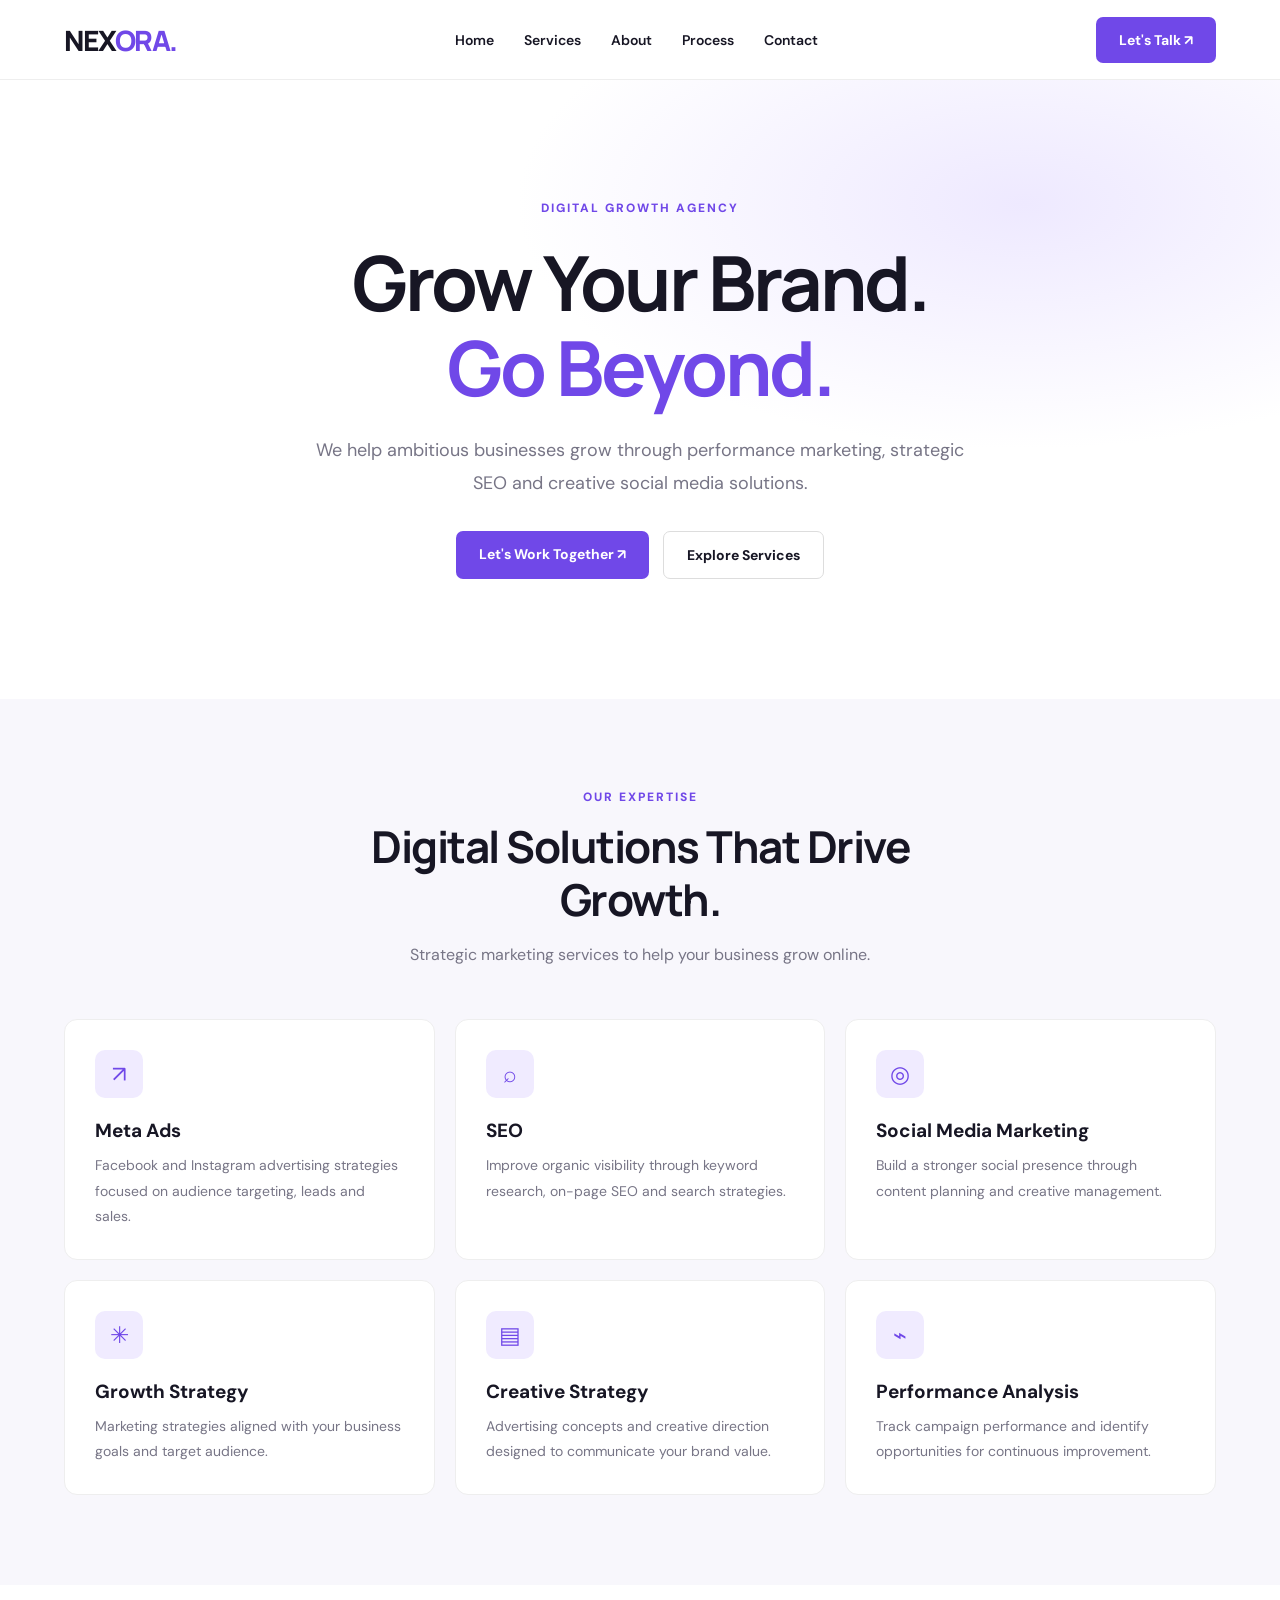
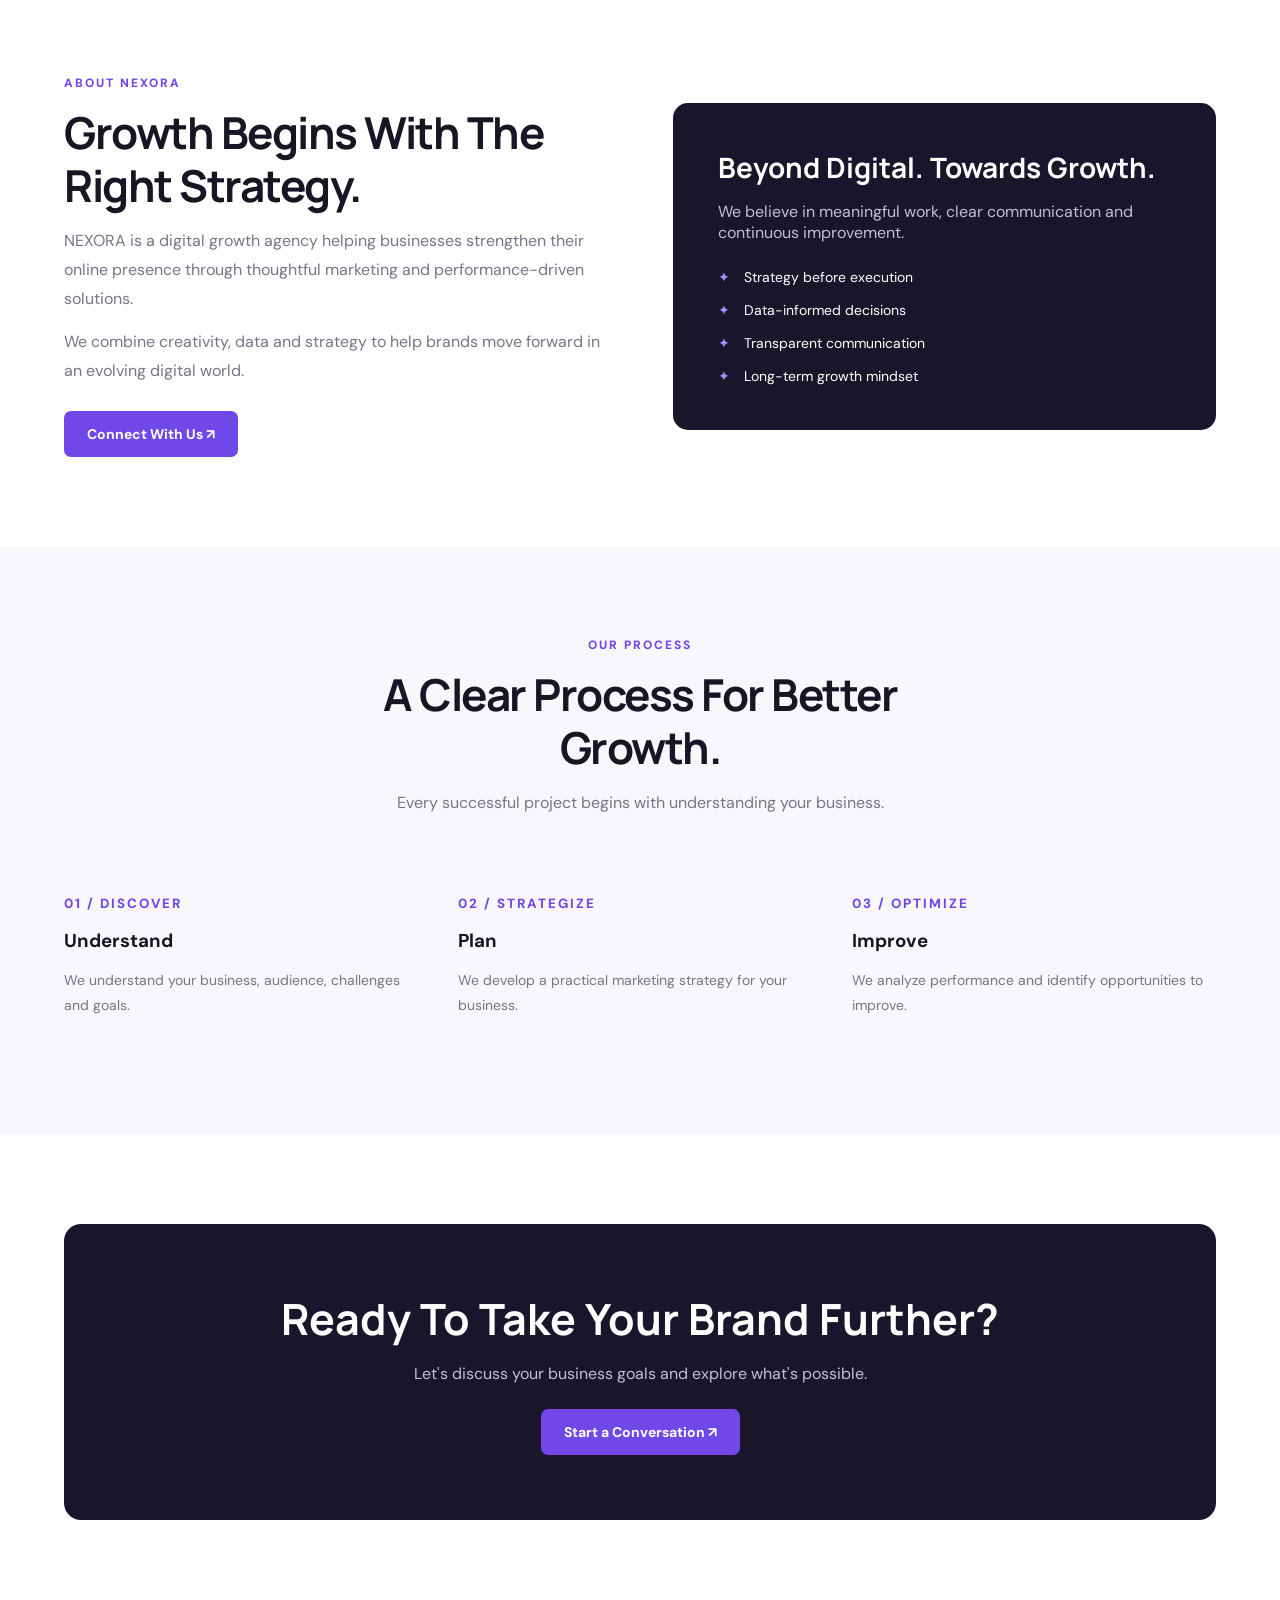
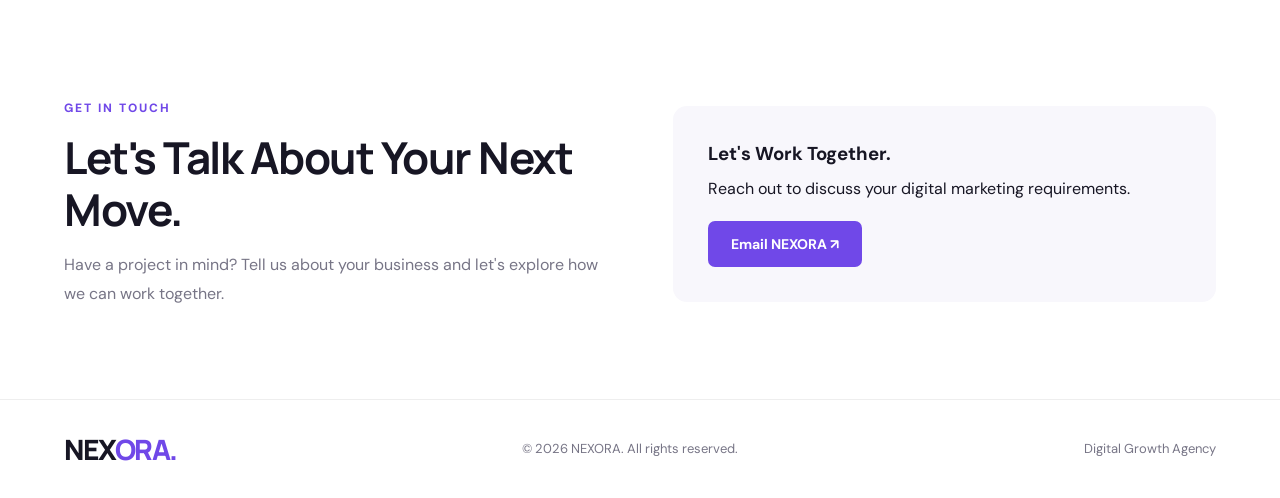
==== index.html @ eb5532b3 "Create index.html" ====
<!DOCTYPE html>
<html lang="en">
<head>
<meta charset="UTF-8">
<meta name="viewport" content="width=device-width, initial-scale=1.0">
<meta name="description" content="NEXORA is a digital growth agency offering Meta Ads, SEO and social media marketing.">
<title>NEXORA | Digital Growth Agency</title>
<link rel="preconnect" href="https://fonts.googleapis.com">
<link href="https://fonts.googleapis.com/css2?family=DM+Sans:wght@400;500;600;700;800&family=Manrope:wght@400;600;700;800&display=swap" rel="stylesheet">

<style>
:root {
  --purple:#7048e8;
  --dark:#171624;
  --grey:#777586;
  --light:#f8f7fc;
}
*{margin:0;padding:0;box-sizing:border-box}
html{scroll-behavior:smooth}
body{font-family:'DM Sans',sans-serif;color:var(--dark)}
a{text-decoration:none;color:inherit}
.container{width:90%;max-width:1160px;margin:auto}

header{height:80px;border-bottom:1px solid #eee;display:flex;align-items:center;background:#fff;position:sticky;top:0;z-index:10}
nav{display:flex;justify-content:space-between;align-items:center}
.logo{font-family:Manrope;font-size:28px;font-weight:800;letter-spacing:-1.5px}
.logo span{color:var(--purple)}
.links{display:flex;gap:30px;align-items:center}
.links a{font-size:14px;font-weight:600}
.links a:hover{color:var(--purple)}
.btn{display:inline-block;background:var(--purple);color:white;padding:14px 23px;border-radius:7px;font-weight:700;font-size:14px}
.btn:hover{background:#5633c9}
.menu{display:none;border:0;background:none;font-size:25px}

.hero{padding:120px 0;text-align:center;background:radial-gradient(ellipse at 80% 20%,#eee9ff,transparent 35%),#fff}
.tag{color:var(--purple);font-size:12px;font-weight:800;letter-spacing:2px;text-transform:uppercase}
h1{font-family:Manrope;font-size:clamp(44px,7vw,76px);line-height:1.12;letter-spacing:-3px;margin:24px 0}
h1 span{color:var(--purple)}
.hero p{max-width:650px;margin:0 auto 32px;color:var(--grey);font-size:18px;line-height:1.8}
.actions{display:flex;justify-content:center;gap:14px;flex-wrap:wrap}
.outline{border:1px solid #ddd;background:white;color:var(--dark)}
section{padding:90px 0}
.heading{text-align:center;max-width:650px;margin:0 auto 50px}
.heading h2,.about h2,.contact h2{font-family:Manrope;font-size:clamp(30px,4vw,44px);line-height:1.2;letter-spacing:-1.5px;margin:15px 0}
.heading p,.about p,.contact p{color:var(--grey);line-height:1.8}
.services{background:var(--light)}
.grid{display:grid;grid-template-columns:repeat(3,1fr);gap:20px}
.card{background:white;border:1px solid #eee;border-radius:13px;padding:30px;transition:.2s}
.card:hover{transform:translateY(-5px);box-shadow:0 12px 35px #21144a10}
.icon{width:48px;height:48px;border-radius:10px;background:#f0ebff;color:var(--purple);display:grid;place-items:center;font-size:23px;margin-bottom:20px}
.card h3{font-size:19px;margin-bottom:10px}
.card p{font-size:14px;color:var(--grey);line-height:1.8}

.about-grid,.contact-grid{display:grid;grid-template-columns:1fr 1fr;gap:65px;align-items:center}
.about-panel{background:#19162b;color:white;padding:45px;border-radius:15px}
.about-panel h3{font-family:Manrope;font-size:28px;margin-bottom:15px}
.about-panel p{color:#c4c0d2}
.points{margin-top:25px;display:grid;gap:15px;font-size:14px}
.points span{color:#a88fff;margin-right:10px}

.process{background:var(--light)}
.steps{display:grid;grid-template-columns:repeat(3,1fr);gap:30px}
.step{padding:25px 0}
.step small{color:var(--purple);font-weight:800;letter-spacing:2px}
.step h3{margin:15px 0}
.step p{color:var(--grey);font-size:14px;line-height:1.8}

.cta{background:#19162b;color:white;text-align:center;padding:65px 25px;border-radius:17px}
.cta h2{font-family:Manrope;font-size:clamp(30px,4vw,43px);margin-bottom:15px}
.cta p{color:#c4c0d2;margin-bottom:25px}

.contact-box{background:var(--light);padding:35px;border-radius:14px}
.contact-box p{margin:12px 0 22px}

footer{border-top:1px solid #eee;padding:30px 0}
.footer{display:flex;justify-content:space-between;align-items:center;gap:20px}
footer p{font-size:13px;color:var(--grey)}

@media(max-width:800px){
 .links{display:none;position:absolute;top:79px;left:0;width:100%;padding:25px 5%;background:white;flex-direction:column;align-items:flex-start;border-bottom:1px solid #eee}
 .links.active{display:flex}
 .menu{display:block}
 .nav-cta{display:none}
 .grid{grid-template-columns:repeat(2,1fr)}
 .about-grid,.contact-grid{grid-template-columns:1fr;gap:35px}
}
@media(max-width:550px){
 .hero{padding:85px 0}
 section{padding:70px 0}
 .grid,.steps{grid-template-columns:1fr}
 .footer{flex-direction:column;text-align:center}
 h1{letter-spacing:-2px}
}
</style>
</head>

<body>
<header>
<nav class="container">
<a href="#" class="logo">NEX<span>ORA.</span></a>
<div class="links" id="links">
<a href="#home">Home</a>
<a href="#services">Services</a>
<a href="#about">About</a>
<a href="#process">Process</a>
<a href="#contact">Contact</a>
</div>
<a class="btn nav-cta" href="#contact">Let's Talk ↗</a>
<button class="menu" id="menu">☰</button>
</nav>
</header>

<main>
<section class="hero" id="home">
<div class="container">
<div class="tag">Digital Growth Agency</div>
<h1>Grow Your Brand.<br><span>Go Beyond.</span></h1>
<p>We help ambitious businesses grow through performance marketing, strategic SEO and creative social media solutions.</p>
<div class="actions">
<a href="#contact" class="btn">Let's Work Together ↗</a>
<a href="#services" class="btn outline">Explore Services</a>
</div>
</div>
</section>

<section class="services" id="services">
<div class="container">
<div class="heading">
<div class="tag">Our Expertise</div>
<h2>Digital Solutions That Drive Growth.</h2>
<p>Strategic marketing services to help your business grow online.</p>
</div>
<div class="grid">
<div class="card"><div class="icon">↗</div><h3>Meta Ads</h3><p>Facebook and Instagram advertising strategies focused on audience targeting, leads and sales.</p></div>
<div class="card"><div class="icon">⌕</div><h3>SEO</h3><p>Improve organic visibility through keyword research, on-page SEO and search strategies.</p></div>
<div class="card"><div class="icon">◎</div><h3>Social Media Marketing</h3><p>Build a stronger social presence through content planning and creative management.</p></div>
<div class="card"><div class="icon">✳</div><h3>Growth Strategy</h3><p>Marketing strategies aligned with your business goals and target audience.</p></div>
<div class="card"><div class="icon">▤</div><h3>Creative Strategy</h3><p>Advertising concepts and creative direction designed to communicate your brand value.</p></div>
<div class="card"><div class="icon">⌁</div><h3>Performance Analysis</h3><p>Track campaign performance and identify opportunities for continuous improvement.</p></div>
</div>
</div>
</section>

<section id="about">
<div class="container about-grid">
<div class="about">
<div class="tag">About NEXORA</div>
<h2>Growth Begins With The Right Strategy.</h2>
<p>NEXORA is a digital growth agency helping businesses strengthen their online presence through thoughtful marketing and performance-driven solutions.</p>
<p style="margin-top:15px">We combine creativity, data and strategy to help brands move forward in an evolving digital world.</p>
<a href="#contact" class="btn" style="margin-top:25px">Connect With Us ↗</a>
</div>
<div class="about-panel">
<h3>Beyond Digital. Towards Growth.</h3>
<p>We believe in meaningful work, clear communication and continuous improvement.</p>
<div class="points">
<div><span>✦</span> Strategy before execution</div>
<div><span>✦</span> Data-informed decisions</div>
<div><span>✦</span> Transparent communication</div>
<div><span>✦</span> Long-term growth mindset</div>
</div>
</div>
</div>
</section>

<section class="process" id="process">
<div class="container">
<div class="heading">
<div class="tag">Our Process</div>
<h2>A Clear Process For Better Growth.</h2>
<p>Every successful project begins with understanding your business.</p>
</div>
<div class="steps">
<div class="step"><small>01 / DISCOVER</small><h3>Understand</h3><p>We understand your business, audience, challenges and goals.</p></div>
<div class="step"><small>02 / STRATEGIZE</small><h3>Plan</h3><p>We develop a practical marketing strategy for your business.</p></div>
<div class="step"><small>03 / OPTIMIZE</small><h3>Improve</h3><p>We analyze performance and identify opportunities to improve.</p></div>
</div>
</div>
</section>

<section>
<div class="container">
<div class="cta">
<h2>Ready To Take Your Brand Further?</h2>
<p>Let's discuss your business goals and explore what's possible.</p>
<a href="#contact" class="btn">Start a Conversation ↗</a>
</div>
</div>
</section>

<section id="contact">
<div class="container contact-grid">
<div class="contact">
<div class="tag">Get In Touch</div>
<h2>Let's Talk About Your Next Move.</h2>
<p>Have a project in mind? Tell us about your business and let's explore how we can work together.</p>
</div>
<div class="contact-box">
<h3>Let's Work Together.</h3>
<p>Reach out to discuss your digital marketing requirements.</p>
<a class="btn" href="mailto:YOUR_EMAIL@example.com?subject=NEXORA%20Enquiry">Email NEXORA ↗</a>
</div>
</div>
</section>
</main>

<footer>
<div class="container footer">
<a href="#" class="logo">NEX<span>ORA.</span></a>
<p>© <span id="year"></span> NEXORA. All rights reserved.</p>
<p>Digital Growth Agency</p>
</div>
</footer>

<script>
document.getElementById('menu').onclick=()=>document.getElementById('links').classList.toggle('active');
document.querySelectorAll('.links a').forEach(a=>a.onclick=()=>document.getElementById('links').classList.remove('active'));
document.getElementById('year').textContent=new Date().getFullYear();
</script>
</body>
</html>
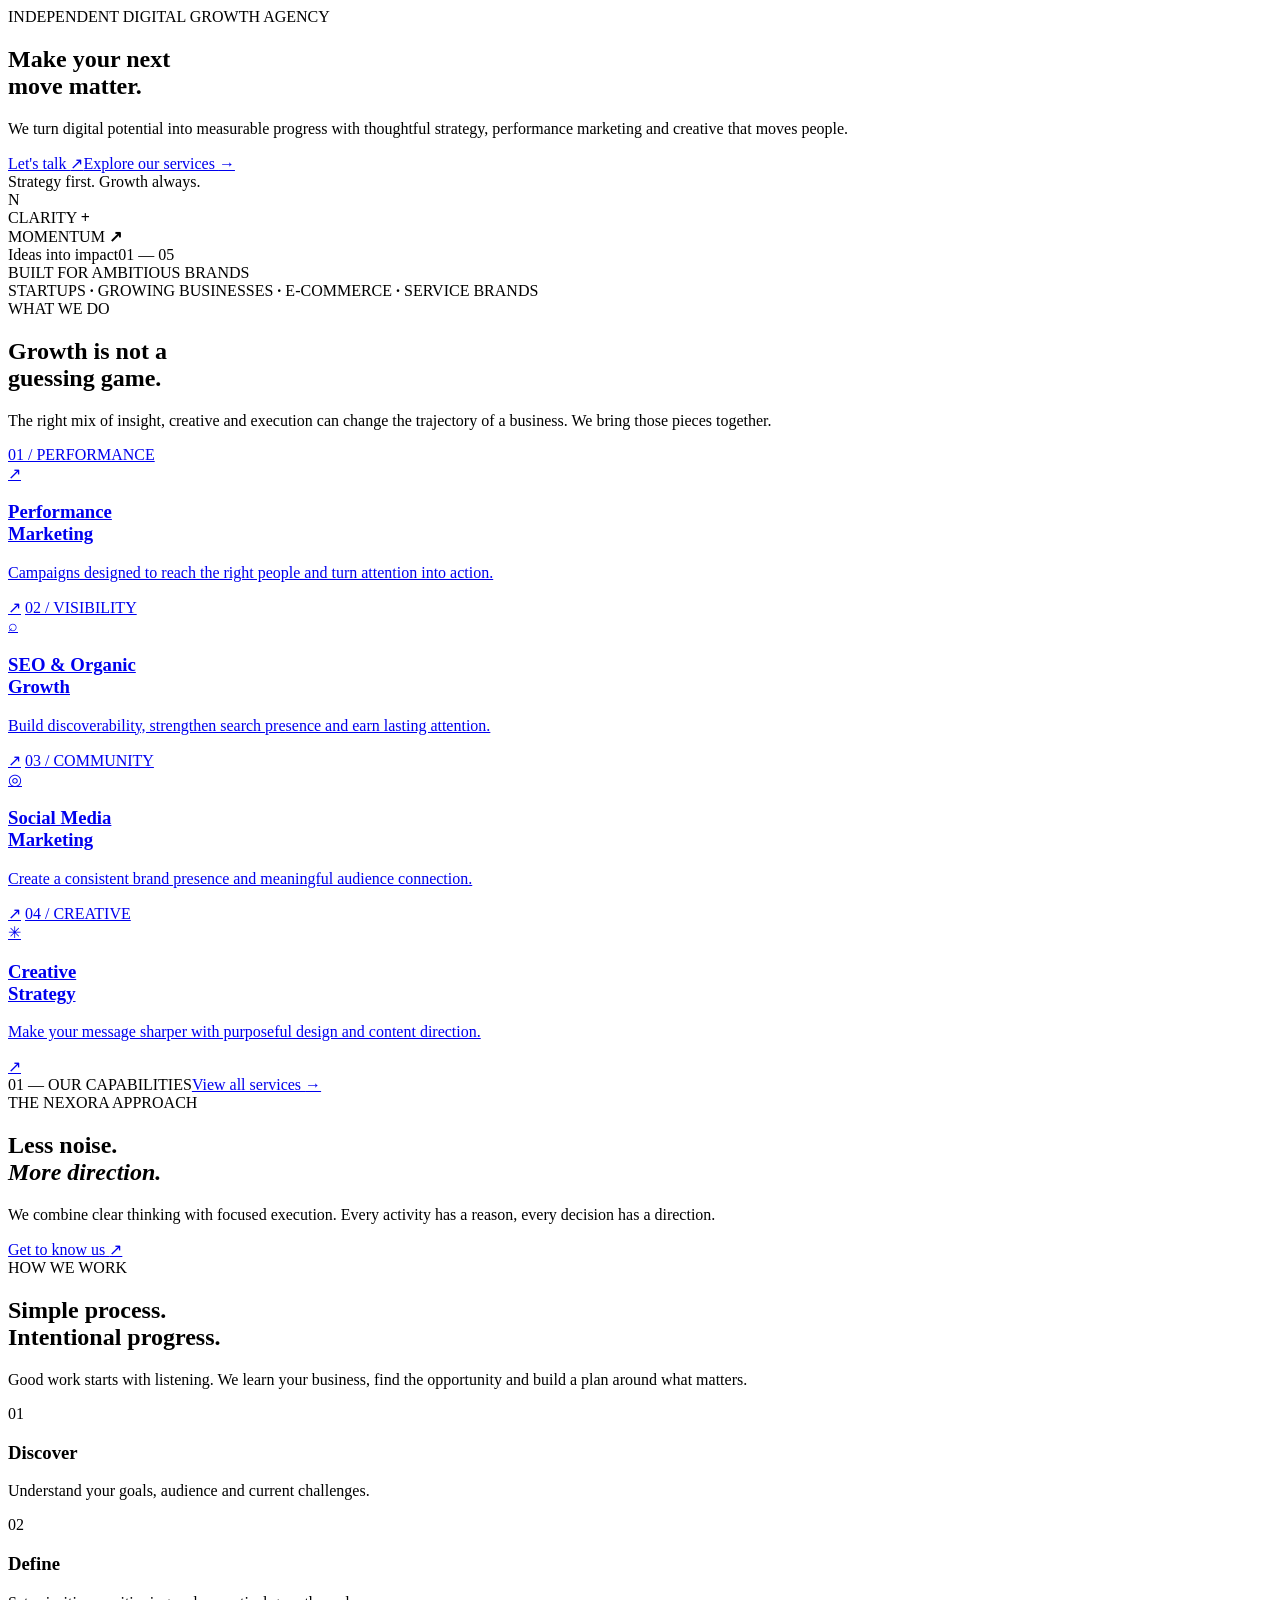
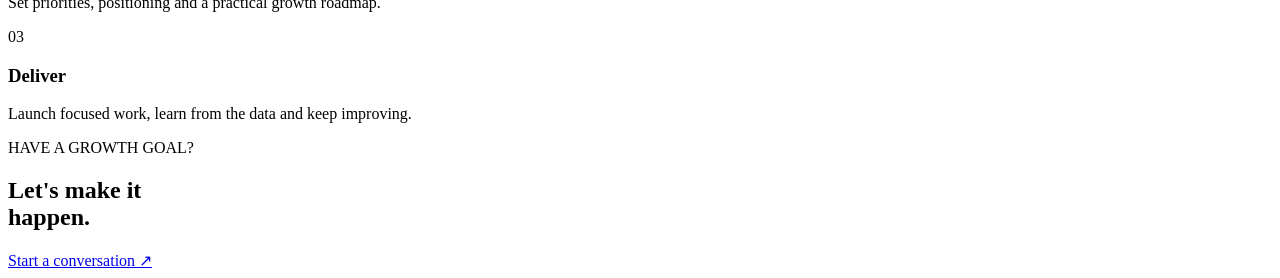
==== commit b0f8a4a1: "Add files via upload" ====
--- a/index.html
+++ b/index.html
@@ -1,222 +1,55 @@
-
-<!DOCTYPE html>
+<!doctype html>
 <html lang="en">
 <head>
-<meta charset="UTF-8">
-<meta name="viewport" content="width=device-width, initial-scale=1.0">
-<meta name="description" content="NEXORA is a digital growth agency offering Meta Ads, SEO and social media marketing.">
-<title>NEXORA | Digital Growth Agency</title>
-<link rel="preconnect" href="https://fonts.googleapis.com">
-<link href="https://fonts.googleapis.com/css2?family=DM+Sans:wght@400;500;600;700;800&family=Manrope:wght@400;600;700;800&display=swap" rel="stylesheet">
+  <meta charset="utf-8"><meta name="viewport" content="width=device-width, initial-scale=1">
+  <title>NEXORA — Beyond Digital. Towards Growth.</title>
+  <meta name="description" content="NEXORA helps ambitious businesses grow through performance marketing, SEO, social media and creative strategy.">
+  <link rel="preconnect" href="https://fonts.googleapis.com"><link rel="preconnect" href="https://fonts.gstatic.com" crossorigin>
+  <link href="https://fonts.googleapis.com/css2?family=DM+Sans:wght@400;500;600;700&family=Manrope:wght@400;500;600;700;800&display=swap" rel="stylesheet">
+  <link rel="stylesheet" href="assets/css/style.css">
+</head>
+<body>
+  <div data-header></div>
+  <main>
+    <section class="hero wrap">
+      <div class="hero-copy">
+        <span class="eyebrow"><i></i> INDEPENDENT DIGITAL GROWTH AGENCY</span>
+        <h1>Make your next<br><span>move matter.</span></h1>
+        <p class="hero-lead">We turn digital potential into measurable progress with thoughtful strategy, performance marketing and creative that moves people.</p>
+        <div class="hero-actions"><a class="btn btn-dark" href="contact.html">Let's talk <span>↗</span></a><a class="text-link" href="services.html">Explore our services <span>→</span></a></div>
+        <div class="hero-note"><span class="note-line"></span><span>Strategy first. Growth always.</span></div>
+      </div>
+      <div class="hero-art" aria-label="Abstract violet growth illustration">
+        <div class="art-orbit orbit-one"></div><div class="art-orbit orbit-two"></div>
+        <div class="art-core"><span>N</span></div>
+        <div class="art-tag tag-top">CLARITY <b>+</b></div><div class="art-tag tag-bottom">MOMENTUM <b>↗</b></div>
+        <div class="art-dot dot-one"></div><div class="art-dot dot-two"></div>
+        <div class="art-caption">Ideas into impact<span>01 — 05</span></div>
+      </div>
+    </section>
 
-<style>
-:root {
-  --purple:#7048e8;
-  --dark:#171624;
-  --grey:#777586;
-  --light:#f8f7fc;
-}
-*{margin:0;padding:0;box-sizing:border-box}
-html{scroll-behavior:smooth}
-body{font-family:'DM Sans',sans-serif;color:var(--dark)}
-a{text-decoration:none;color:inherit}
-.container{width:90%;max-width:1160px;margin:auto}
+    <section class="trust-strip"><div class="wrap trust-inner"><span>BUILT FOR AMBITIOUS BRANDS</span><div>STARTUPS <b>·</b> GROWING BUSINESSES <b>·</b> E-COMMERCE <b>·</b> SERVICE BRANDS</div></div></section>
 
-header{height:80px;border-bottom:1px solid #eee;display:flex;align-items:center;background:#fff;position:sticky;top:0;z-index:10}
-nav{display:flex;justify-content:space-between;align-items:center}
-.logo{font-family:Manrope;font-size:28px;font-weight:800;letter-spacing:-1.5px}
-.logo span{color:var(--purple)}
-.links{display:flex;gap:30px;align-items:center}
-.links a{font-size:14px;font-weight:600}
-.links a:hover{color:var(--purple)}
-.btn{display:inline-block;background:var(--purple);color:white;padding:14px 23px;border-radius:7px;font-weight:700;font-size:14px}
-.btn:hover{background:#5633c9}
-.menu{display:none;border:0;background:none;font-size:25px}
+    <section class="section wrap">
+      <div class="section-head"><div><span class="eyebrow">WHAT WE DO</span><h2>Growth is not a<br><span>guessing game.</span></h2></div><p class="section-intro">The right mix of insight, creative and execution can change the trajectory of a business. We bring those pieces together.</p></div>
+      <div class="service-grid">
+        <a class="service-card" href="services.html#performance"><span class="card-index">01 / PERFORMANCE</span><div class="card-icon">↗</div><h3>Performance<br>Marketing</h3><p>Campaigns designed to reach the right people and turn attention into action.</p><span class="card-arrow">↗</span></a>
+        <a class="service-card" href="services.html#seo"><span class="card-index">02 / VISIBILITY</span><div class="card-icon">⌕</div><h3>SEO & Organic<br>Growth</h3><p>Build discoverability, strengthen search presence and earn lasting attention.</p><span class="card-arrow">↗</span></a>
+        <a class="service-card" href="services.html#social"><span class="card-index">03 / COMMUNITY</span><div class="card-icon">◎</div><h3>Social Media<br>Marketing</h3><p>Create a consistent brand presence and meaningful audience connection.</p><span class="card-arrow">↗</span></a>
+        <a class="service-card" href="services.html#creative"><span class="card-index">04 / CREATIVE</span><div class="card-icon">✳</div><h3>Creative<br>Strategy</h3><p>Make your message sharper with purposeful design and content direction.</p><span class="card-arrow">↗</span></a>
+      </div>
+      <div class="section-foot"><span>01 — OUR CAPABILITIES</span><a class="text-link" href="services.html">View all services <span>→</span></a></div>
+    </section>
 
-.hero{padding:120px 0;text-align:center;background:radial-gradient(ellipse at 80% 20%,#eee9ff,transparent 35%),#fff}
-.tag{color:var(--purple);font-size:12px;font-weight:800;letter-spacing:2px;text-transform:uppercase}
-h1{font-family:Manrope;font-size:clamp(44px,7vw,76px);line-height:1.12;letter-spacing:-3px;margin:24px 0}
-h1 span{color:var(--purple)}
-.hero p{max-width:650px;margin:0 auto 32px;color:var(--grey);font-size:18px;line-height:1.8}
-.actions{display:flex;justify-content:center;gap:14px;flex-wrap:wrap}
-.outline{border:1px solid #ddd;background:white;color:var(--dark)}
-section{padding:90px 0}
-.heading{text-align:center;max-width:650px;margin:0 auto 50px}
-.heading h2,.about h2,.contact h2{font-family:Manrope;font-size:clamp(30px,4vw,44px);line-height:1.2;letter-spacing:-1.5px;margin:15px 0}
-.heading p,.about p,.contact p{color:var(--grey);line-height:1.8}
-.services{background:var(--light)}
-.grid{display:grid;grid-template-columns:repeat(3,1fr);gap:20px}
-.card{background:white;border:1px solid #eee;border-radius:13px;padding:30px;transition:.2s}
-.card:hover{transform:translateY(-5px);box-shadow:0 12px 35px #21144a10}
-.icon{width:48px;height:48px;border-radius:10px;background:#f0ebff;color:var(--purple);display:grid;place-items:center;font-size:23px;margin-bottom:20px}
-.card h3{font-size:19px;margin-bottom:10px}
-.card p{font-size:14px;color:var(--grey);line-height:1.8}
+    <section class="dark-band"><div class="wrap dark-band-inner"><span class="eyebrow eyebrow-light">THE NEXORA APPROACH</span><h2>Less noise.<br><em>More direction.</em></h2><div class="band-bottom"><p>We combine clear thinking with focused execution. Every activity has a reason, every decision has a direction.</p><a class="btn btn-light" href="about.html">Get to know us <span>↗</span></a></div><div class="band-orb"></div></div></section>
 
-.about-grid,.contact-grid{display:grid;grid-template-columns:1fr 1fr;gap:65px;align-items:center}
-.about-panel{background:#19162b;color:white;padding:45px;border-radius:15px}
-.about-panel h3{font-family:Manrope;font-size:28px;margin-bottom:15px}
-.about-panel p{color:#c4c0d2}
-.points{margin-top:25px;display:grid;gap:15px;font-size:14px}
-.points span{color:#a88fff;margin-right:10px}
+    <section class="section wrap process-preview">
+      <div class="section-head"><div><span class="eyebrow">HOW WE WORK</span><h2>Simple process.<br><span>Intentional progress.</span></h2></div><p class="section-intro">Good work starts with listening. We learn your business, find the opportunity and build a plan around what matters.</p></div>
+      <div class="steps"><div class="step"><span>01</span><h3>Discover</h3><p>Understand your goals, audience and current challenges.</p></div><div class="step"><span>02</span><h3>Define</h3><p>Set priorities, positioning and a practical growth roadmap.</p></div><div class="step"><span>03</span><h3>Deliver</h3><p>Launch focused work, learn from the data and keep improving.</p></div></div>
+    </section>
 
-.process{background:var(--light)}
-.steps{display:grid;grid-template-columns:repeat(3,1fr);gap:30px}
-.step{padding:25px 0}
-.step small{color:var(--purple);font-weight:800;letter-spacing:2px}
-.step h3{margin:15px 0}
-.step p{color:var(--grey);font-size:14px;line-height:1.8}
-
-.cta{background:#19162b;color:white;text-align:center;padding:65px 25px;border-radius:17px}
-.cta h2{font-family:Manrope;font-size:clamp(30px,4vw,43px);margin-bottom:15px}
-.cta p{color:#c4c0d2;margin-bottom:25px}
-
-.contact-box{background:var(--light);padding:35px;border-radius:14px}
-.contact-box p{margin:12px 0 22px}
-
-footer{border-top:1px solid #eee;padding:30px 0}
-.footer{display:flex;justify-content:space-between;align-items:center;gap:20px}
-footer p{font-size:13px;color:var(--grey)}
-
-@media(max-width:800px){
- .links{display:none;position:absolute;top:79px;left:0;width:100%;padding:25px 5%;background:white;flex-direction:column;align-items:flex-start;border-bottom:1px solid #eee}
- .links.active{display:flex}
- .menu{display:block}
- .nav-cta{display:none}
- .grid{grid-template-columns:repeat(2,1fr)}
- .about-grid,.contact-grid{grid-template-columns:1fr;gap:35px}
-}
-@media(max-width:550px){
- .hero{padding:85px 0}
- section{padding:70px 0}
- .grid,.steps{grid-template-columns:1fr}
- .footer{flex-direction:column;text-align:center}
- h1{letter-spacing:-2px}
-}
-</style>
-</head>
-
-<body>
-<header>
-<nav class="container">
-<a href="#" class="logo">NEX<span>ORA.</span></a>
-<div class="links" id="links">
-<a href="#home">Home</a>
-<a href="#services">Services</a>
-<a href="#about">About</a>
-<a href="#process">Process</a>
-<a href="#contact">Contact</a>
-</div>
-<a class="btn nav-cta" href="#contact">Let's Talk ↗</a>
-<button class="menu" id="menu">☰</button>
-</nav>
-</header>
-
-<main>
-<section class="hero" id="home">
-<div class="container">
-<div class="tag">Digital Growth Agency</div>
-<h1>Grow Your Brand.<br><span>Go Beyond.</span></h1>
-<p>We help ambitious businesses grow through performance marketing, strategic SEO and creative social media solutions.</p>
-<div class="actions">
-<a href="#contact" class="btn">Let's Work Together ↗</a>
-<a href="#services" class="btn outline">Explore Services</a>
-</div>
-</div>
-</section>
-
-<section class="services" id="services">
-<div class="container">
-<div class="heading">
-<div class="tag">Our Expertise</div>
-<h2>Digital Solutions That Drive Growth.</h2>
-<p>Strategic marketing services to help your business grow online.</p>
-</div>
-<div class="grid">
-<div class="card"><div class="icon">↗</div><h3>Meta Ads</h3><p>Facebook and Instagram advertising strategies focused on audience targeting, leads and sales.</p></div>
-<div class="card"><div class="icon">⌕</div><h3>SEO</h3><p>Improve organic visibility through keyword research, on-page SEO and search strategies.</p></div>
-<div class="card"><div class="icon">◎</div><h3>Social Media Marketing</h3><p>Build a stronger social presence through content planning and creative management.</p></div>
-<div class="card"><div class="icon">✳</div><h3>Growth Strategy</h3><p>Marketing strategies aligned with your business goals and target audience.</p></div>
-<div class="card"><div class="icon">▤</div><h3>Creative Strategy</h3><p>Advertising concepts and creative direction designed to communicate your brand value.</p></div>
-<div class="card"><div class="icon">⌁</div><h3>Performance Analysis</h3><p>Track campaign performance and identify opportunities for continuous improvement.</p></div>
-</div>
-</div>
-</section>
-
-<section id="about">
-<div class="container about-grid">
-<div class="about">
-<div class="tag">About NEXORA</div>
-<h2>Growth Begins With The Right Strategy.</h2>
-<p>NEXORA is a digital growth agency helping businesses strengthen their online presence through thoughtful marketing and performance-driven solutions.</p>
-<p style="margin-top:15px">We combine creativity, data and strategy to help brands move forward in an evolving digital world.</p>
-<a href="#contact" class="btn" style="margin-top:25px">Connect With Us ↗</a>
-</div>
-<div class="about-panel">
-<h3>Beyond Digital. Towards Growth.</h3>
-<p>We believe in meaningful work, clear communication and continuous improvement.</p>
-<div class="points">
-<div><span>✦</span> Strategy before execution</div>
-<div><span>✦</span> Data-informed decisions</div>
-<div><span>✦</span> Transparent communication</div>
-<div><span>✦</span> Long-term growth mindset</div>
-</div>
-</div>
-</div>
-</section>
-
-<section class="process" id="process">
-<div class="container">
-<div class="heading">
-<div class="tag">Our Process</div>
-<h2>A Clear Process For Better Growth.</h2>
-<p>Every successful project begins with understanding your business.</p>
-</div>
-<div class="steps">
-<div class="step"><small>01 / DISCOVER</small><h3>Understand</h3><p>We understand your business, audience, challenges and goals.</p></div>
-<div class="step"><small>02 / STRATEGIZE</small><h3>Plan</h3><p>We develop a practical marketing strategy for your business.</p></div>
-<div class="step"><small>03 / OPTIMIZE</small><h3>Improve</h3><p>We analyze performance and identify opportunities to improve.</p></div>
-</div>
-</div>
-</section>
-
-<section>
-<div class="container">
-<div class="cta">
-<h2>Ready To Take Your Brand Further?</h2>
-<p>Let's discuss your business goals and explore what's possible.</p>
-<a href="#contact" class="btn">Start a Conversation ↗</a>
-</div>
-</div>
-</section>
-
-<section id="contact">
-<div class="container contact-grid">
-<div class="contact">
-<div class="tag">Get In Touch</div>
-<h2>Let's Talk About Your Next Move.</h2>
-<p>Have a project in mind? Tell us about your business and let's explore how we can work together.</p>
-</div>
-<div class="contact-box">
-<h3>Let's Work Together.</h3>
-<p>Reach out to discuss your digital marketing requirements.</p>
-<a class="btn" href="mailto:YOUR_EMAIL@example.com?subject=NEXORA%20Enquiry">Email NEXORA ↗</a>
-</div>
-</div>
-</section>
-</main>
-
-<footer>
-<div class="container footer">
-<a href="#" class="logo">NEX<span>ORA.</span></a>
-<p>© <span id="year"></span> NEXORA. All rights reserved.</p>
-<p>Digital Growth Agency</p>
-</div>
-</footer>
-
-<script>
-document.getElementById('menu').onclick=()=>document.getElementById('links').classList.toggle('active');
-document.querySelectorAll('.links a').forEach(a=>a.onclick=()=>document.getElementById('links').classList.remove('active'));
-document.getElementById('year').textContent=new Date().getFullYear();
-</script>
-</body>
-</html>
+    <section class="cta-section wrap"><div><span class="eyebrow">HAVE A GROWTH GOAL?</span><h2>Let's make it<br><span>happen.</span></h2></div><a class="btn btn-dark btn-large" href="contact.html">Start a conversation <span>↗</span></a></section>
+  </main>
+  <div data-footer></div>
+  <script src="assets/js/site.js"></script>
+</body></html>
